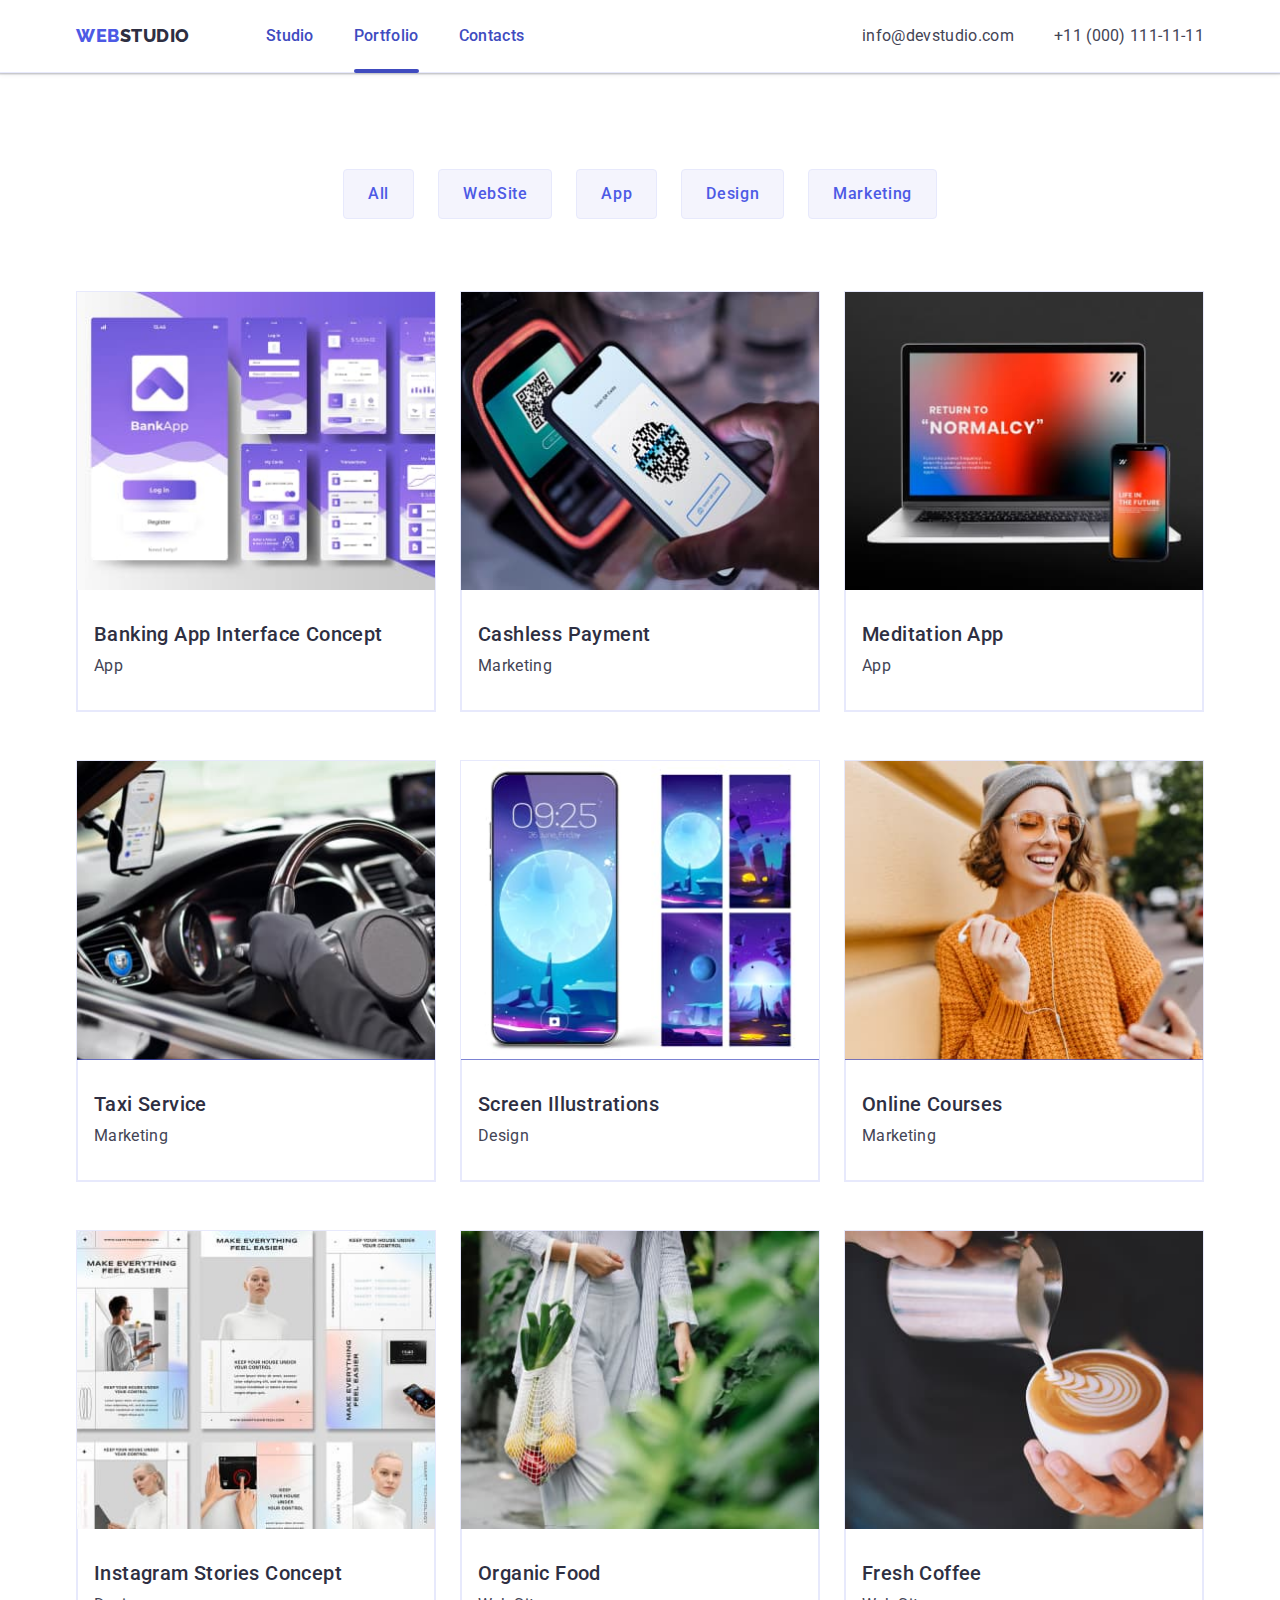
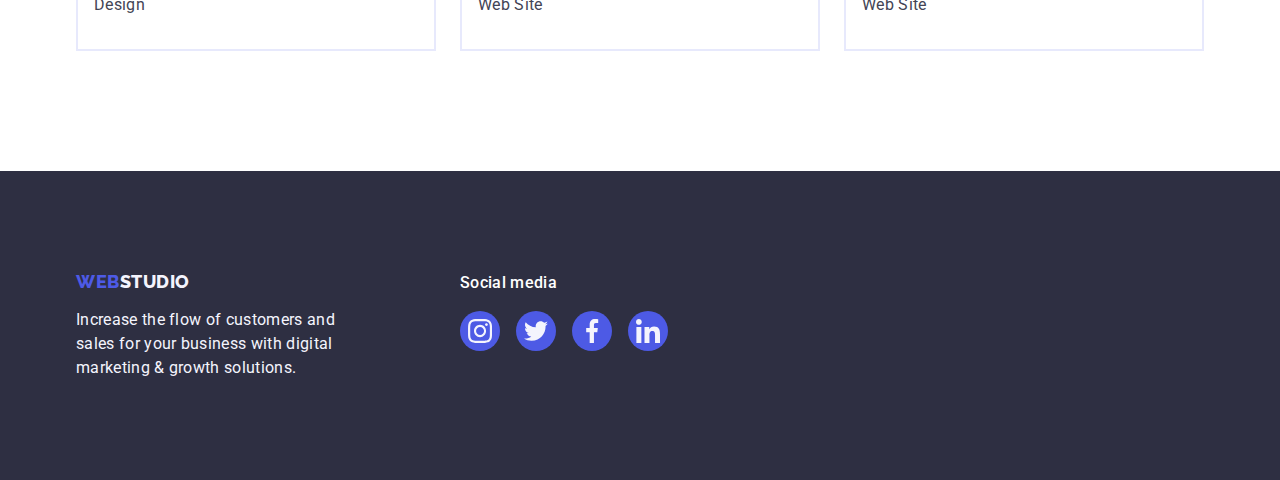
==== portfolio.html @ 3c4c6d6b "4444" ====
<!DOCTYPE html>
<html lang="en">
<head>
    <meta charset="UTF-8">
    <meta http-equiv="X-UA-Compatible" content="IE=edge">
    <meta name="viewport" content="width=device-width, initial-scale=1.0">
    <title>Homework</title>
    <link rel="shortcut icon" href="./images/compass-drafting-solid.svg" type="image/svg">
    <link rel="preconnect" href="https://fonts.googleapis.com">
    <link rel="preconnect" href="https://fonts.gstatic.com" crossorigin>
    <link href="https://fonts.googleapis.com/css2?family=Raleway:wght@800&family=Roboto:wght@400;500;700&display=swap" rel="stylesheet">
<link rel="stylesheet" href="https://cdn.jsdelivr.net/npm/modern-normalize@1.1.0/modern-normalize.min.css"/>
    <link rel="stylesheet" href="./css/styles.css" />
</head>
<body>
    <!-- ============= HEADER ============= -->
<header class="page-header">
    <div class="container header-container">
        <nav class="page-nav">
            <a class="logo" href="./index.html" rel="noopener noreferrer">Web<span class="logo-span">Studio</span>
            </a>
            <ul class="nav-list">
                <li class="nav-item">
                    <a class="nav-link" href="./index.html" rel="noopener noreferrer">Studio</a>
                </li>
                <li class="nav-item">
                    <a class="nav-link active" href="./portfolio.html" rel="noopener noreferrer">Portfolio</a>
                </li>
                <li class="nav-item">
                    <a class="nav-link" href="" rel="noopener noreferrer">Contacts</a>
                </li>
            </ul>
        </nav>
        <address class="page-address">
            <ul class="address-list">
                <li class="address-item">
                    <a class="header-contacts" href="mailto:info@devstudio.com">info@devstudio.com</a>
                </li>
                <li class="address-item">
                    <a class="header-contacts" href="tel:+110001111111">+11 (000) 111-11-11</a>
                </li>
            </ul>
        </address>
    </div>
</header>
<!-- ================== MAIN ================== -->
    <main>
   <section class="portfolio-section">
    <div class="container">
                    <h1 class="visually-hidden" hidden>Portfolio</h1>
            <ul class="portfolio-btn-list">
                <li class="portfolio-btn-item">
                    <button class="portfolio-btn" type="button">All</button></li>
                <li class="portfolio-btn-item">
                    <button class="portfolio-btn" type="button">WebSite</button></li>
                <li class="portfolio-btn-item">
                    <button class="portfolio-btn" type="button">App</button></li>
                <li class="portfolio-btn-item">
                    <button class="portfolio-btn" type="button">Design</button></li>
                <li class="portfolio-btn-item">
                    <button class="portfolio-btn" type="button">Marketing</button></li>
            </ul>
            <!-- ========== LIST PICTURES ========== -->
            <ul class="portfolio-image-list">
                    <li class="portfolio-image-item">
                        <a class="portfolio-image-link" href="">
        <div class="wraper">
            <div class="overlay">
                <p class="overlay-text">
                    14 Stylish and User-Friendly App Design Concepts · Task Manager App · Calorie Tracker App · Exotic Fruit
                    Ecommerce App · Cloud Storage App
                </p>
            </div>
        <img class="portfolio-image" src="./images/port_img1.jpg" 
        alt="Banking App Interface Concept picture" width="360">
                       </div>
            <div class="port-text-container">
                <h2 class="portfolio-image-title"> Banking App Interface Concept</h2>
                <p class="portfolio-image-suptitle">App</p>
            </div>
               </a>
                    </li>
                    <li class="portfolio-image-item">
                        <a class="portfolio-image-link" href="">
                          <div class="wraper">
                            <div class="overlay">
                                <p class="overlay-text">
                                    14 Stylish and User-Friendly App Design Concepts · Task Manager App · Calorie Tracker App · Exotic Fruit
                                    Ecommerce App · Cloud Storage Apppp
                                </p>
                            </div>
                        <img class="portfolio-image" src="./images/port_img2.jpg" 
                        alt="Cashless Payment picture" width="360">
                                                    </div>
                            <div class="port-text-container">
                                <h2 class="portfolio-image-title">Cashless Payment</h2>
                                <p class="portfolio-image-suptitle">Marketing</p>
                            </div>
                        </a>
                    </li>
                    <li class="portfolio-image-item">
                        <a class="portfolio-image-link" href="">
                         <div class="wraper">
                        <div class="overlay">
                            <p class="overlay-text">
                                14 Stylish and User-Friendly App Design Concepts · Task Manager App · Calorie Tracker App · Exotic Fruit
                                Ecommerce App · Cloud Storage App </p>
                        </div>
                            <img class="portfolio-image" src="./images/port_img3.jpg" 
                        alt="Meditation App picture" width="360">
                                                </div>
                           <div class="port-text-container">
                            <h2 class="portfolio-image-title">Meditation App</h2>
                            <p class="portfolio-image-suptitle">App</p>
                           </div>
                        </a>
                    </li>
                    <li class="portfolio-image-item">
                        <a class="portfolio-image-link" href="">
                        <div class="wraper">
                            <div class="overlay">
                                <p class="overlay-text">
                                    14 Stylish and User-Friendly App Design Concepts · Task Manager App · Calorie Tracker App
                                    · Exotic Fruit Ecommerce App · Cloud Storage App App
                                </p>
                            </div>
                            <img class="portfolio-image" src="./images/port_img4.jpg" alt="Taxi Service picture" width="360">
                                                   </div>
                          <div class="port-text-container">
                            <h2 class="portfolio-image-title">Taxi Service</h2>
                            <p class="portfolio-image-suptitle">Marketing</p>
                          </div>
                        </a>
                    </li>
                    <li class="portfolio-image-item">
                        <a class="portfolio-image-link" href="">
                           <div class="wraper">
                            <div class="overlay">
                                <p class="overlay-text">
                                    14 Stylish and User-Friendly App Design Concepts · Task Manager App · Calorie Tracker App
                                    · Exotic Fruit Ecommerce App · Cloud Storage App App
                                </p>
                            </div>
                        <img class="portfolio-image" src="./images/port_img5.jpg" 
                        alt="Screen Illustrations picture" width="360">
                                                   </div>
  <div class="port-text-container">
    <h2 class="portfolio-image-title">Screen Illustrations </h2>
    <p class="portfolio-image-suptitle">Design</p>
  </div>
                        </a>
                    </li>
                    <li class="portfolio-image-item">
                        <a class="portfolio-image-link" href="">
                           <div class="wraper">
                            <div class="overlay">
                                <p class="overlay-text">
                                    14 Stylish and User-Friendly App Design Concepts · Task Manager App · Calorie Tracker App
                                    · Exotic Fruit Ecommerce App · Cloud Storage App App
                                </p>
                            </div>
                            <img class="portfolio-image" src="./images/port_img6.jpg" 
                            alt="Online Courses picture" width="360">
                                            </div>
                           <div class="port-text-container">
                            <h2 class="portfolio-image-title">Online Courses </h2>
                            <p class="portfolio-image-suptitle">Marketing</p>
                           </div>
                                                </a>
                    </li>
                    <li class="portfolio-image-item">
                        <a class="portfolio-image-link" href="">
                           <div class="wraper">
                            <div class="overlay">
                                <p class="overlay-text">
                                    14 Stylish and User-Friendly App Design Concepts · Task Manager App
                                    · Calorie Tracker App · Exotic Fruit Ecommerce App · Cloud Storage App
                                </p>
                            </div>
                        <img class="portfolio-image" src="./images/port_img7.jpg" 
                        alt="Instagram Stories Concept picture" width="360">
                                                </div>
                                                           <div class="port-text-container">
                            <h2 class="portfolio-image-title">Instagram Stories Concept </h2>
                            <p class="portfolio-image-suptitle">Design</p>
                           </div>
                       
                        </a>
                    </li>
                    <li class="portfolio-image-item">
                        <a class="portfolio-image-link" href="">
                           <div class="wraper">
                            <div class="overlay">
                                <p class="overlay-text">
                                    14 Stylish and User-Friendly App Design Concepts · Task Manager App
                                    · Calorie Tracker App · Exotic Fruit Ecommerce App · Cloud Storage App
                                </p>
                            </div>
                        <img class="portfolio-image" src="./images/port_img8.jpg" 
                        alt="Organic Food picture" width="360">
                           
                        </div>
                           <div class="port-text-container">
                            <h2 class="portfolio-image-title">Organic Food </h2>
                            <p class="portfolio-image-suptitle">Web Site</p>
                           </div>
                                                </a>
                    </li>
                    <li class="portfolio-image-item">
                        <a class="portfolio-image-link" href="">
                           <div class="wraper">
                            <div class="overlay">
                                <p class="overlay-text">
                                    14 Stylish and User-Friendly App Design Concepts · Task Manager App
                                    · Calorie Tracker App · Exotic Fruit Ecommerce App · Cloud Storage App
                                </p>
                            </div>
                            <img class="portfolio-image" src="./images/port_img9.jpg" 
                            alt="Fresh Coffee picture" width="360">
                           
                        </div>
                         <div class="port-text-container">
                            <h2 class="portfolio-image-title">Fresh Coffee</h2>
                            <p class="portfolio-image-suptitle">Web Site</p>
                         </div>
                                                </a>
                    </li>
                </ul>
            </div>
        </section>
    </main>
    <!-- ============= FOOTER ================= -->
<footer class="footer-section">
    <div class="container footer-container">
        <!-- ___________ logo + text _____________ -->
        <div class="foot-logo-container">
            <a class="logo-foot" href="./index.html" rel="noopener noreferrer">Web<span
                    class="footer-logo">Studio</span>
            </a>
            <p class="footer-suptitle">Increase the flow of customers and sales for your business with digital marketing
                & growth
                solutions.</p>
        </div>
        <!-- ____________ footer social ____________ -->
        <div class="social-container">
            <p class="footer-social-suptitle">Social media</p>
            <ul class="social-list-foot">
                <li class="social-item-foot">
                    <a class="social-link-foot" href="" rel="noopener noreferrer" target="_blank"
                        aria-label="link to instagram">
                        <svg class="social-icon-foot" width="24" height="24">
                            <use href="./images/icons.svg#icon-instagram"></use>
                        </svg>
                    </a>
                </li>
                <li class="social-item-foot">
                    <a class="social-link-foot" href="" rel="noopener noreferrer" target="_blank"
                        aria-label="link to twitter">
                        <svg class="social-icon-foot" width="24" height="24">
                            <use href="./images/icons.svg#icon-twitter"></use>
                        </svg>
                    </a>
                </li>
                <li class="social-item-foot">
                    <a class="social-link-foot" href="" rel="noopener noreferrer" target="_blank"
                        aria-label="link to facebook">
                        <svg class="social-icon-foot" width="24" height="24">
                            <use href="./images/icons.svg#icon-facebook"></use>
                        </svg>
                    </a>
                </li>
                <li class="social-item-foot">
                    <a class="social-link-foot" href="" rel="noopener noreferrer" target="_blank"
                        aria-label="link to linkedin">
                        <svg class="social-icon-foot" width="24" height="24">
                            <use href="./images/icons.svg#icon-linkedin"></use>
                        </svg>
                    </a>
                </li>
            </ul>
        </div>
    </div>
</footer>
</body>
</html>
---- css/styles.css ----
:root 
{--main-bg-color: #FFFFFF;
--iris-btn-background: #4D5AE5;
--main-text-color: #2E2F42;
--slate-contacts-color: #434455;
--hover-ocean-color: #404BBF;
--cloud-suptitle-light: #F4F4FD;
--portfolio-button-shadow: #e7e9fc;
--slate-customers-color: #8E8F99;
--green-hover-icons: #31D0AA;
}

body 
{font-family: "Roboto", sans-serif;
    background-color: var(--main-bg-color);
    color: var(--slate-contacts-color);
font-style: normal;
}

a {text-decoration: none;
  }
ul, ol {
  list-style-type: none;
  margin: 0;
  padding: 0;}
h1,
h2,
h3,
h4,
h5,
h6,
p {margin: 0;}

img {overflow: hidden;
display: block;
width: 100%;
height: auto;}

.container 
{ width: 1158px;
margin: 0 auto;
padding: 0 15px;

/* outline: 2px solid teal; */
}

    /* ========= HEADER ========= */
   .page-header 
   {border-bottom: 1px solid var(--portfolio-button-shadow); 
box-shadow: 0px 1px 6px 0px rgba(46, 47, 66, 0.08),
 0px 1px 1px 0px rgba(46, 47, 66, 0.16),
 0px 2px 1px 0px rgba(46, 47, 66, 0.08);

  /* position: sticky;
    top: -1px;
    z-index: 999;
    background-color: var(--main-bg-color); */
  }
   
   .header-container 
 {padding: 0 15px;
display: flex;
align-items: center;
 }

.page-nav
{display: flex;
align-items: center;}

.logo 
{ margin-right: 76px;

  font-family: 'Raleway', sans-serif;
    font-weight: 800;
    font-size: 18px;
    line-height: 1.17;
    letter-spacing: 0.03em;
    text-transform: uppercase;
    color: var(--iris-btn-background);    }

.logo-span
    {  font-family: 'Raleway', sans-serif;
        font-weight: 800;
        font-size: 18px;
        line-height: 1.17;
      letter-spacing: 0.03em;
        text-transform: uppercase;  

        color: var(--main-text-color);
      }

             /* .header-container::after
        {content: "";
          display: block;
         width: 28px;
         height: 28px;
          margin-left: 30px;
         background-position: center;
            background-size: contain;
            background-repeat: no-repeat;
          background-color: blue;
        background-image: url(../images/compass-drafting-solid.svg);  } */
      
    

.nav-list
{display: flex;
gap: 40px;

}

.nav-item {}

 .nav-link 
 { padding-top: 24px;
  padding-bottom: 24px;
  
  display: block;
  position: relative;

  font-weight: 500;
    font-size: 16px;
    line-height: 1.5;
    letter-spacing: 0.02em;
    color: var(--hover-ocean-color);
    
    transition: color 250ms cubic-bezier(0.4, 0, 0.2, 1);}

    .nav-link:hover,
        .nav-link:focus 
        {color: var(--hover-ocean-color);}

  .active::after {
  content: "";
  color: var(--hover-ocean-color);
   background-color: var(--hover-ocean-color);
   bottom: -1px;
   left: 0;
   margin-top: 20px;
   display: block;
  position: absolute;
   width: 100%;
   border-radius: 2px;
   height: 4px;                }

    .page-address
    {font-style: normal;
      margin-left: auto;
  }

    .address-list {display: flex; 
    gap: 40px; 
   }
      
    .header-contacts
    {   font-weight: 400;
        font-size: 16px;
        line-height: 1.5;
        letter-spacing: 0.02em;
        color: var(--slate-contacts-color);
        transition: color 250ms cubic-bezier(0.4, 0, 0.2, 1);
     }

.header-contacts:hover,
.header-contacts:focus 
{color: var(--hover-ocean-color);}

        /* ========= HERO ========= */

 .hero-section
   {background-color: var(--main-text-color);
  background-image: linear-gradient(rgba(46, 47, 66, 0.7), rgba(46, 47, 66, 0.7)), 
  url(../images/people-office.jpg);
  background-repeat: no-repeat;
  background-position: center;
  background-size: cover;

  padding: 188px 0;
  max-width: 1440px;
  margin: 0 auto;
  }   

 .hero-title 
  {font-weight: 700;
    font-size: 56px;
    line-height: 1.07;
    max-width: 496px;
    letter-spacing: 0.02em;
    color: var(--main-bg-color);
  margin: 0 auto;
}

    .hero-btn
    {font-family: "Roboto", sans-serif;
    display: inline-block;
  margin: 0 auto;
border: none;
  margin-top: 48px;
  display: block;
  
font-weight: 500;
    font-size: 16px;
  line-height: 1.5;
    letter-spacing: 0.04em;
  color: var(--main-bg-color);
    background-color: var(--iris-btn-background);
    cursor: pointer; 
box-shadow: 0px 4px 4px rgba(0, 0, 0, 0.15);
      border-radius: 4px;
     padding: 16px 32px;
     height: 56px;
     min-width: 169px;

    transition: background-color 250ms cubic-bezier(0.4, 0, 0.2, 1);
   }
                  
  .hero-btn:hover,
  .hero-btn:focus
        { background-color: var(--hover-ocean-color);
        border: 1px solid transparent;
     } 

        /* ========= ADVANTAGES ========= */
  .advantages-section 
  {padding-top: 120px;
  padding-bottom: 120px; }

  .icon-container
  {background-color: var(--cloud-suptitle-light);
  display: flex;
    align-items: center;
    justify-content: center;
    border-radius: 4px;
    margin-bottom: 8px;
    width: 264px;
    height: 112px;}

  .list-icon-adv
  {display: flex;
  gap: 24px;
outline: 1px solid teal;}

.item-icon-adv
{}

.icon-adv
{display: block;}


.visually-hidden
 {position: absolute;
  width: 1px;
  height: 1px;
  margin: -1px;
  border: 0;
  padding: 0;
  white-space: nowrap;
  clip-path: inset(100%);
  clip: rect(0 0 0 0);
  overflow: hidden;}

        .advantages-list 
        {display: flex;
            gap: 24px;
          
          }

  .advantages-item {width: 264px;}

        .advantages-title
        {font-weight: 500;
          font-size: 20px;
          line-height: 1.2;
          letter-spacing: 0.02em;      
          color: var(--main-text-color);
        margin-bottom: 8px;}

          .advantages-suptitle
          {font-weight: 400;
            font-size: 16px;
            line-height: 1.5;
           letter-spacing: 0.02em;
           color: var(--slate-contacts-color);}

           /* ========= ACTIVITY ========= */
.activity-section {padding-bottom: 120px;}

.activity-title
{font-weight: 700;
  font-size: 36px;
  line-height: 1.11;
  text-align: center;
  letter-spacing: 0.02em;
  text-transform: capitalize;
  color: var(--main-text-color);
margin-bottom: 72px;}

.activity-list
 {
   display: flex;
   gap: 24px;
 }
 
 .activity-img 
 {display: block;}

 .activity-item{transition: 250ms cubic-bezier(0.4, 0, 0.2, 1);}
 .activity-item:hover,
 .activity-item:focus
 {transform: scale(1.05);}

 /* ========= OUR TEAM ========= */
.team-section 
{background-color: var(--cloud-suptitle-light);
 padding-top: 120px;
 padding-bottom: 120px; 
}

.team-title
{font-weight: 700;
  font-size: 36px;
  line-height: 1.11;
  text-align: center;
  letter-spacing: 0.02em;
  text-transform: capitalize;
  color: var(--main-text-color);
margin-bottom: 72px;}

  .team-list  
  {display: flex;
     gap: 24px;   }
  
.team-img 
{display: block;}

  .team-item {background-color: var(--main-bg-color);
    border-radius: 0px 0px 4px 4px;
    box-shadow: 0px 1px 6px rgba(46, 47, 66, 0.08), 
    0px 1px 1px rgba(46, 47, 66, 0.16),
   0px 2px 1px rgba(46, 47, 66, 0.08);

  width: calc((100% - 72px) / 4);}

    /* .team-item:hover,
        .team-item:focus
        {transform: scale(1.03);} */
.names-container 
{padding: 32px 0;}

  .team-name
  {font-weight: 500;
    font-size: 20px;
    line-height: 24px;
    text-align: center;
    letter-spacing: 0.02em;
      color: var(--main-text-color);
   
  margin-bottom: 8px;}

      .team-suptitle
      {margin-bottom: 8px;
        
        font-weight: 400;
      font-size: 16px;
    line-height: 24px;
     text-align: center;
    letter-spacing: 0.02em;
      color: var(--slate-contacts-color);}

  .social-list-team {
  display: flex;
  justify-content: center;
  gap: 24px;
 /* outline: 1px solid tomato; */

 }
.social-link-team
{display: flex;
  justify-content: center;
    align-items: center;
  background-color: var(--iris-btn-background);
  border-radius: 50%;
width: 40px;
height: 40px;}

  .social-icon-team
  {fill: var(--cloud-suptitle-light); 
  transition: background-color 250ms cubic-bezier(0.4, 0, 0.2, 1);
  }

 .social-link-team:hover,
 .social-link-team:focus 
 {background-color: var(--hover-ocean-color);}

 /* ========= CUSTOMERS ========= */
.customers-section 
{padding-top: 120px;
padding-bottom: 120px;}

 .customers-title
{margin-bottom: 72px;
  text-align: center;

  color: var(--main-text-color);
  font-weight: 700;
  font-size: 36px;
  line-height: 1.11;
  letter-spacing: 0.72px;
  text-transform: capitalize;}

  .customers-list
  {display: flex;
  gap: 24px;}

  .customers-link
  {display: flex;
    align-items: center;
    justify-content: center;

    color: var(--slate-customers-color);
  border: 1px solid var(--slate-customers-color);
border-radius: 4px;
width: 168px;
height: 88px;
padding: 16px 32px;

transition: fill 250ms cubic-bezier(0.4, 0, 0.2, 1), 
border-color 250ms cubic-bezier(0.4, 0, 0.2, 1);}

.customers-icon
{fill: currentColor;}

    .customers-link:hover,
        .customers-link:focus
        {border-color: var(--hover-ocean-color);
        color: var(--hover-ocean-color);
      /* transform: scale(1.03); */
    }

        .customers-icon:hover,
        .customers-icon:focus 
    {    fill: var(--hover-ocean-color);
    /* transform: scale(1.05); */
  }

/* ========= FOOTER ========= */
.footer-section
{background-color: var(--main-text-color);
padding: 100px 0 ;
}
.footer-container {display: flex;
align-items: baseline;
/* outline: 1px dashed tomato; */
}

.foot-logo-container
{margin-right: 120px;}

.logo-foot
{font-family: 'Raleway', sans-serif;
  font-weight: 800;
  font-size: 18px;
  line-height: 1.17;
  letter-spacing: 0.03em;
  text-transform: uppercase;
  color: var(--iris-btn-background);
display: inline-block;

margin-bottom: 16px;
}

  .footer-logo
  {font-family: 'Raleway', sans-serif;
    font-weight: 800;
    font-size: 18px;
    line-height: 1.17;
         letter-spacing: 0.03em;
    text-transform: uppercase;
      color: var(--cloud-suptitle-light);}

  .footer-suptitle
  {font-weight: 400;
    font-size: 16px;
    line-height: 1.5; 
    letter-spacing: 0.02em;
    color: var(--cloud-suptitle-light);
  width: 264px;}

  .footer-social-suptitle 
  {margin-bottom: 16px;

    font-size: 16px;
     font-weight: 500;
    line-height: 1.5;
    letter-spacing: 0.32px;
  color: var(--main-bg-color);}

  .social-list-foot
  {display: flex;
  gap: 16px;}

  .social-link-foot
  {display: flex;
  align-items: center;
justify-content: center;
border-radius: 50%;
width: 40px;
height: 40px;
background-color: var(--iris-btn-background);}

.social-icon-foot
{fill: var(--cloud-suptitle-light);

transition: color 250ms cubic-bezier(0.4, 0, 0.2, 1),
background-color 250ms cubic-bezier(0.4, 0, 0.2, 1);}

.social-link-foot:hover,
.social-link-foot:focus
{background-color: var(--green-hover-icons);}

    /* ========= PORTFOLIO ========= */
.portfolio-section 
{padding-top: 96px;
  padding-bottom: 120px;}

.portfolio-btn-list 
{display: flex;
justify-content: center;
  gap: 24px;
margin-bottom: 72px;}
  
.portfolio-btn
{  display: inline-block;
    padding: 12px 24px;

      font-weight: 500;
      font-size: 16px;
      line-height: 1.5;
      letter-spacing: 0.04em;
  border-radius: 4px;
          color: var(--iris-btn-background);
        background-color: var(--cloud-suptitle-light);
      cursor: pointer;    
  border: 1px solid var(--portfolio-button-shadow);

  transition: color 250ms cubic-bezier(0.4, 0, 0.2, 1),
    background-color 250ms cubic-bezier(0.4, 0, 0.2, 1),
    border-color 250ms cubic-bezier(0.4, 0, 0.2, 1),
    box-shadow 250ms cubic-bezier(0.4, 0, 0.2, 1); }

      .portfolio-btn:hover,
      .portfolio-btn:focus
      {background-color: var(--hover-ocean-color);
        color: var(--main-bg-color); 
    box-shadow: 0px 3px 1px rgba(0, 0, 0, 0.1), 
    0px 2px 1px rgba(0, 0, 0, 0.08), 
    0px 2px 2px rgba(0, 0, 0, 0.12);
       border: transparent;
      transform: scale(1.07);
       }

.portfolio-image-list
{display: flex;
flex-wrap: wrap;
column-gap: 24px;
row-gap: 48px;}

.port-text-container 
{padding: 32px 16px;
border: 1px solid var(--portfolio-button-shadow);
border-top: none;}

.portfolio-image-item
{border: 1px solid var(--portfolio-button-shadow);
  width: calc((100% - 48px) / 3);
}

.portfolio-image-link
{display: block;
transition: box-shadow 250ms cubic-bezier(0.4, 0, 0.2, 1);}

.portfolio-image-link:hover,
.portfolio-image-link:focus
{box-shadow: 0px 1px 6px rgba(46, 47, 66, 0.08),
  0px 1px 1px rgba(46, 47, 66, 0.16),
  0px 2px 1px rgba(46, 47, 66, 0.08);
  transform: translateY(0%);
}

.wraper
{position: relative;
 overflow: hidden;}

.overlay
{padding: 40px 32px;
  background-color: var(--hover-ocean-color);
  position: absolute;
   top: 0;
   left: 0;
  width: 100%;
    height: 100%;
    
transform: translateY(100%);
transition: transform 250ms cubic-bezier(0.4, 0, 0.2, 1);}

.wraper:hover .overlay 
{transform: translateY(0%);
}

.overlay-text 
{color: var(--cloud-suptitle-light);
font-size: 16px;
  line-height: 1.5;
  letter-spacing: 0.32px;}

.portfolio-image-title
{font-weight: 500;
  font-size: 20px;
  line-height: 1.2;
  letter-spacing: 0.02em;
  color: var(--main-text-color);
margin-bottom: 8px;}

  .portfolio-image-suptitle
  {font-weight: 400;
    font-size: 16px;
    line-height: 1.5;
      letter-spacing: 0.02em;
      color: var(--slate-contacts-color);
    }

    /* ============= MODAL WINDOW ================ */

    .backdrop
    {position: fixed;
      top: 0;
      left: 0;
      
      width: 100%;
      height: 100%;
    background-color: rgba(46, 47, 66, 0.4);
  transition: opacity 250ms cubic-bezier(0.4, 0, 0.2, 1),
    visibility 250ms cubic-bezier(0.4, 0, 0.2, 1);}

    .backdrop.is-hidden
    {opacity: 0;
    pointer-events: none;
  visibility: hidden;
  
  }
    
    .modal-window
    {position: absolute;
      top: 50%;
      left: 50%;
      
      max-width: 408px;
      width: 100%;
      min-height: 584px;
      transform: translate(-50%, -50%) scale(1);
      padding: 20px;

    background-color: #fcfcfc;
    box-shadow: 0px 1px 1px rgba(0, 0, 0, 0.14), 
    0px 1px 3px rgba(0, 0, 0, 0.12), 
    0px 2px 1px rgba(0, 0, 0, 0.2);
    border-radius: 4px;
    transition: transform 250ms cubic-bezier(0.4, 0, 0.2, 1); }

  .backdrop.is-hidden .modal-window 
  { transform: translateX(-50%) translateY(-50%) scale(0.7);   }

  .close-btn
  {position: absolute;
    top: 24px;
    right: 24px;

  width: 24px;
  height: 24px;
  border-radius: 50%;
  padding: 0;

  cursor: pointer;
  transition: background-color 250ms cubic-bezier(0.4, 0, 0.2, 1), 
  border 250ms cubic-bezier(0.4, 0, 0.2, 1);
display: flex;
justify-content: center;
align-items: center;
  
border: 1px solid rgba(0, 0, 0, 0.1);
background-color: var(--portfolio-button-shadow);

transition: fill 250ms cubic-bezier(0.4, 0, 0.2, 1);
}

.close-btn:hover,
.close-btn:focus 
{background-color: #404bbf;
transform: scale(1.1);}

.close-btn:hover .close-btn-icon,
.close-btn:focus .close-btn-icon {
  fill: var(--main-bg-color);
  border: none;
  transform: scale(1.1);
}
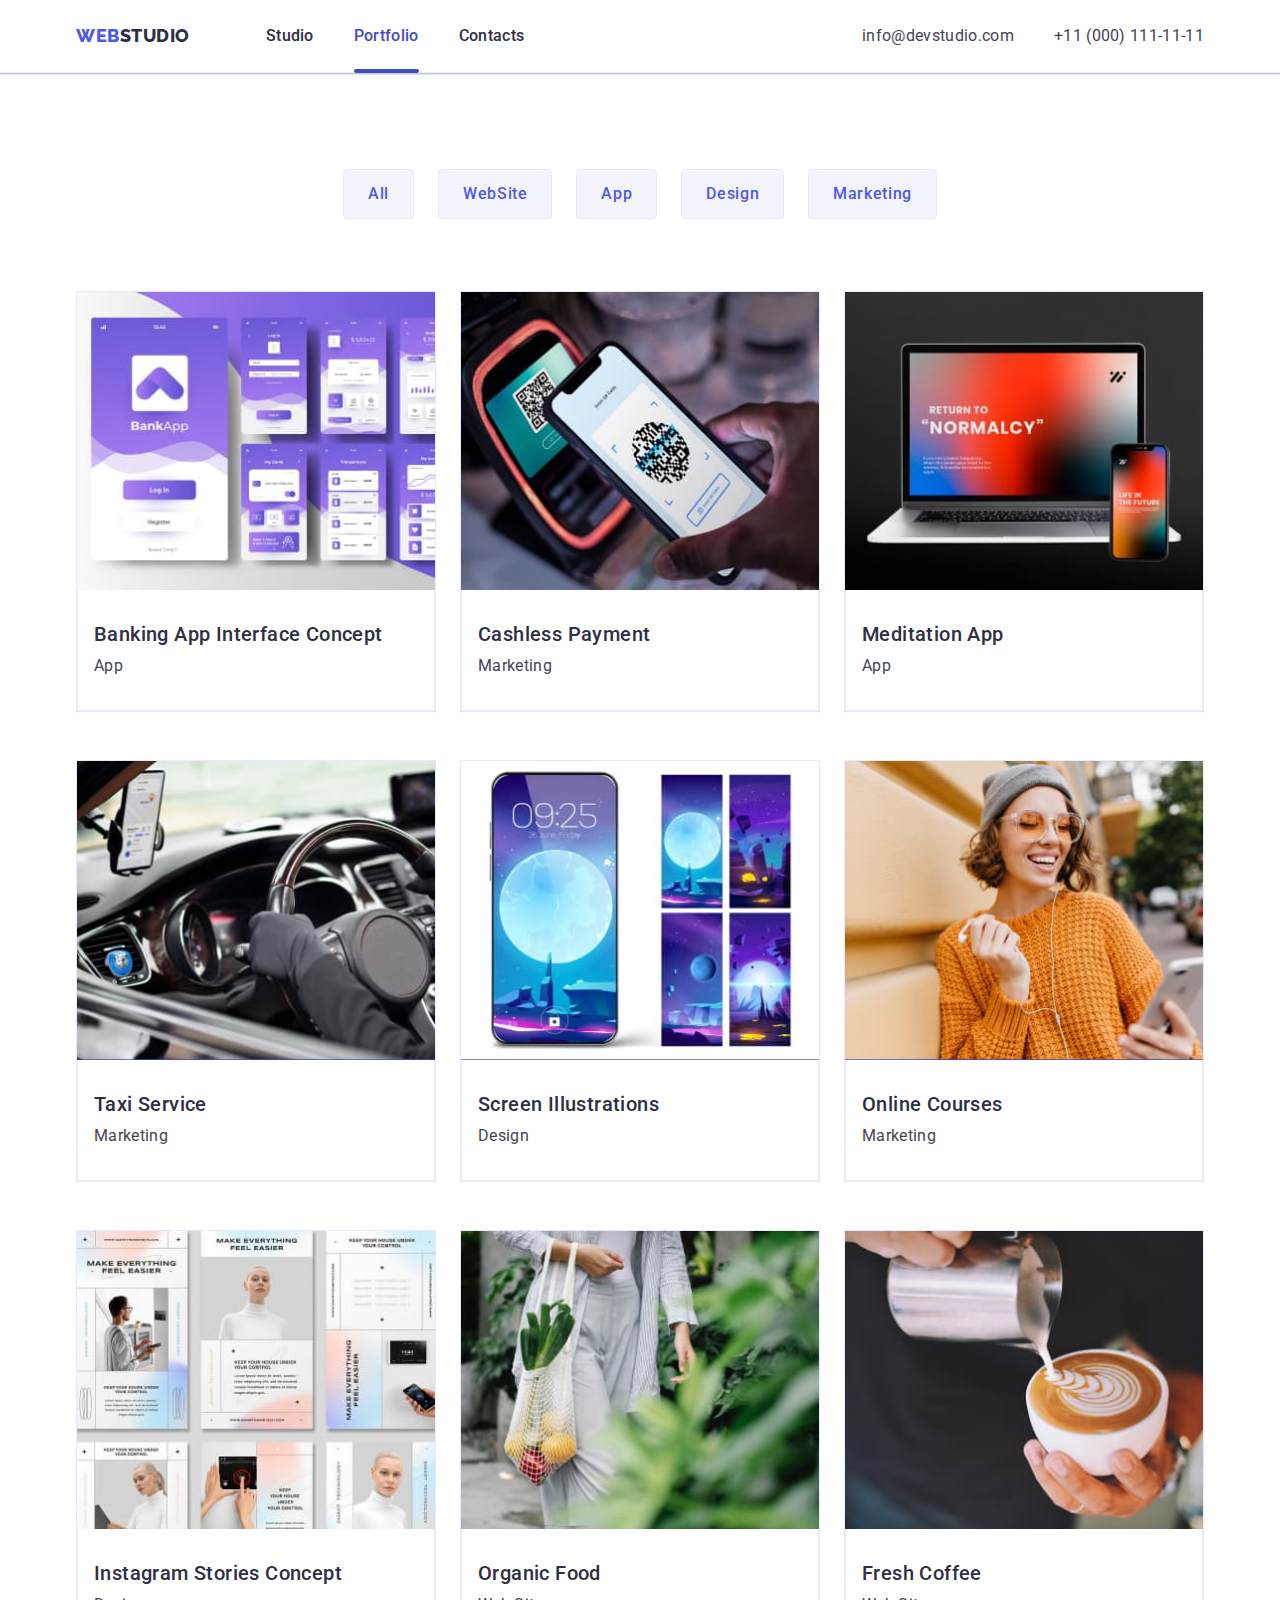
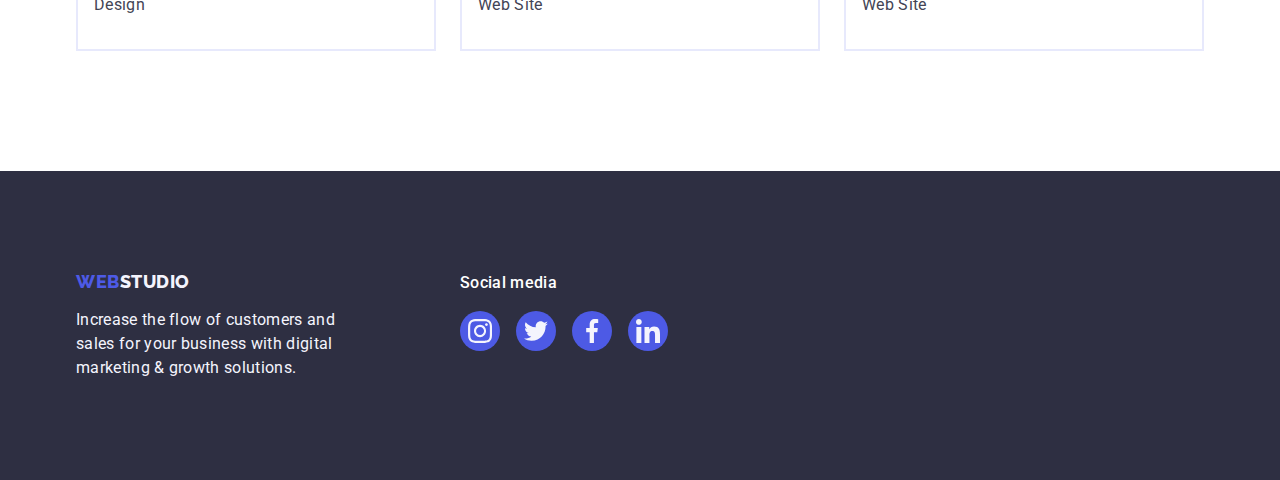
==== commit 41e07601: "4444" ====
--- a/portfolio.html
+++ b/portfolio.html
@@ -71,8 +71,10 @@
                     Ecommerce App · Cloud Storage App
                 </p>
             </div>
+      <div>
         <img class="portfolio-image" src="./images/port_img1.jpg" 
         alt="Banking App Interface Concept picture" width="360">
+      </div>
                        </div>
             <div class="port-text-container">
                 <h2 class="portfolio-image-title"> Banking App Interface Concept</h2>
@@ -89,8 +91,9 @@
                                     Ecommerce App · Cloud Storage Apppp
                                 </p>
                             </div>
-                        <img class="portfolio-image" src="./images/port_img2.jpg" 
-                        alt="Cashless Payment picture" width="360">
+                       <div>
+                        <img class="portfolio-image" src="./images/port_img2.jpg" alt="Cashless Payment picture" width="360">
+                       </div>
                                                     </div>
                             <div class="port-text-container">
                                 <h2 class="portfolio-image-title">Cashless Payment</h2>
@@ -106,8 +109,9 @@
                                 14 Stylish and User-Friendly App Design Concepts · Task Manager App · Calorie Tracker App · Exotic Fruit
                                 Ecommerce App · Cloud Storage App </p>
                         </div>
-                            <img class="portfolio-image" src="./images/port_img3.jpg" 
-                        alt="Meditation App picture" width="360">
+                         <div>
+                            <img class="portfolio-image" src="./images/port_img3.jpg" alt="Meditation App picture" width="360">
+                         </div>
                                                 </div>
                            <div class="port-text-container">
                             <h2 class="portfolio-image-title">Meditation App</h2>
@@ -124,7 +128,9 @@
                                     · Exotic Fruit Ecommerce App · Cloud Storage App App
                                 </p>
                             </div>
-                            <img class="portfolio-image" src="./images/port_img4.jpg" alt="Taxi Service picture" width="360">
+                            <div>
+                                <img class="portfolio-image" src="./images/port_img4.jpg" alt="Taxi Service picture" width="360">
+                            </div>
                                                    </div>
                           <div class="port-text-container">
                             <h2 class="portfolio-image-title">Taxi Service</h2>
@@ -141,8 +147,8 @@
                                     · Exotic Fruit Ecommerce App · Cloud Storage App App
                                 </p>
                             </div>
-                        <img class="portfolio-image" src="./images/port_img5.jpg" 
-                        alt="Screen Illustrations picture" width="360">
+                       <div> <img class="portfolio-image" src="./images/port_img5.jpg" 
+                        alt="Screen Illustrations picture" width="360"></div>
                                                    </div>
   <div class="port-text-container">
     <h2 class="portfolio-image-title">Screen Illustrations </h2>
@@ -159,8 +165,9 @@
                                     · Exotic Fruit Ecommerce App · Cloud Storage App App
                                 </p>
                             </div>
-                            <img class="portfolio-image" src="./images/port_img6.jpg" 
-                            alt="Online Courses picture" width="360">
+                           <div>
+                            <img class="portfolio-image" src="./images/port_img6.jpg" alt="Online Courses picture" width="360">
+                           </div>
                                             </div>
                            <div class="port-text-container">
                             <h2 class="portfolio-image-title">Online Courses </h2>
@@ -177,8 +184,9 @@
                                     · Calorie Tracker App · Exotic Fruit Ecommerce App · Cloud Storage App
                                 </p>
                             </div>
-                        <img class="portfolio-image" src="./images/port_img7.jpg" 
-                        alt="Instagram Stories Concept picture" width="360">
+                        <div>
+                            <img class="portfolio-image" src="./images/port_img7.jpg" alt="Instagram Stories Concept picture" width="360">
+                        </div>
                                                 </div>
                                                            <div class="port-text-container">
                             <h2 class="portfolio-image-title">Instagram Stories Concept </h2>
@@ -196,8 +204,9 @@
                                     · Calorie Tracker App · Exotic Fruit Ecommerce App · Cloud Storage App
                                 </p>
                             </div>
-                        <img class="portfolio-image" src="./images/port_img8.jpg" 
-                        alt="Organic Food picture" width="360">
+                        <div>
+                            <img class="portfolio-image" src="./images/port_img8.jpg" alt="Organic Food picture" width="360">
+                        </div>
                            
                         </div>
                            <div class="port-text-container">
@@ -215,8 +224,9 @@
                                     · Calorie Tracker App · Exotic Fruit Ecommerce App · Cloud Storage App
                                 </p>
                             </div>
-                            <img class="portfolio-image" src="./images/port_img9.jpg" 
-                            alt="Fresh Coffee picture" width="360">
+                           <div>
+                            <img class="portfolio-image" src="./images/port_img9.jpg" alt="Fresh Coffee picture" width="360">
+                           </div>
                            
                         </div>
                          <div class="port-text-container">
--- a/css/styles.css
+++ b/css/styles.css
@@ -105,11 +105,8 @@
 
 .nav-list
 {display: flex;
-gap: 40px;
-
-}
-
-.nav-item {}
+gap: 40px;}
+
 
  .nav-link 
  { padding-top: 24px;
@@ -122,7 +119,7 @@
     font-size: 16px;
     line-height: 1.5;
     letter-spacing: 0.02em;
-    color: var(--hover-ocean-color);
+    color: var(--main-text-color);
     
     transition: color 250ms cubic-bezier(0.4, 0, 0.2, 1);}
 
@@ -132,7 +129,7 @@
 
   .active::after {
   content: "";
-  color: var(--hover-ocean-color);
+  
    background-color: var(--hover-ocean-color);
    bottom: -1px;
    left: 0;
@@ -142,6 +139,9 @@
    width: 100%;
    border-radius: 2px;
    height: 4px;                }
+     .active {
+      color: var(--hover-ocean-color);
+     }
 
     .page-address
     {font-style: normal;
@@ -381,7 +381,8 @@
   background-color: var(--iris-btn-background);
   border-radius: 50%;
 width: 40px;
-height: 40px;}
+height: 40px;
+transition: background-color 250ms cubic-bezier(0.4, 0, 0.2, 1);}
 
   .social-icon-team
   {fill: var(--cloud-suptitle-light); 
@@ -424,8 +425,8 @@
 height: 88px;
 padding: 16px 32px;
 
-transition: fill 250ms cubic-bezier(0.4, 0, 0.2, 1), 
-border-color 250ms cubic-bezier(0.4, 0, 0.2, 1);}
+transition: border-color 250ms cubic-bezier(0.4, 0, 0.2, 1),
+  color 250ms cubic-bezier(0.4, 0, 0.2, 1);}
 
 .customers-icon
 {fill: currentColor;}
@@ -506,7 +507,8 @@
 border-radius: 50%;
 width: 40px;
 height: 40px;
-background-color: var(--iris-btn-background);}
+background-color: var(--iris-btn-background);
+transition: background-color 250ms cubic-bezier(0.4, 0, 0.2, 1);}
 
 .social-icon-foot
 {fill: var(--cloud-suptitle-light);
@@ -584,6 +586,7 @@
 {box-shadow: 0px 1px 6px rgba(46, 47, 66, 0.08),
   0px 1px 1px rgba(46, 47, 66, 0.16),
   0px 2px 1px rgba(46, 47, 66, 0.08);
+  
   transform: translateY(0%);
 }
 
@@ -681,22 +684,23 @@
   padding: 0;
 
   cursor: pointer;
-  transition: background-color 250ms cubic-bezier(0.4, 0, 0.2, 1), 
-  border 250ms cubic-bezier(0.4, 0, 0.2, 1);
+transition: background-color 250ms cubic-bezier(0.4, 0, 0.2, 1), 
+border 250ms cubic-bezier(0.4, 0, 0.2, 1);
+
 display: flex;
 justify-content: center;
 align-items: center;
   
 border: 1px solid rgba(0, 0, 0, 0.1);
 background-color: var(--portfolio-button-shadow);
-
-transition: fill 250ms cubic-bezier(0.4, 0, 0.2, 1);
-}
+}
+.close-btn-icon {transition: fill 250ms cubic-bezier(0.4, 0, 0.2, 1);}
 
 .close-btn:hover,
 .close-btn:focus 
 {background-color: #404bbf;
-transform: scale(1.1);}
+transform: scale(1.1);
+border: none;}
 
 .close-btn:hover .close-btn-icon,
 .close-btn:focus .close-btn-icon {
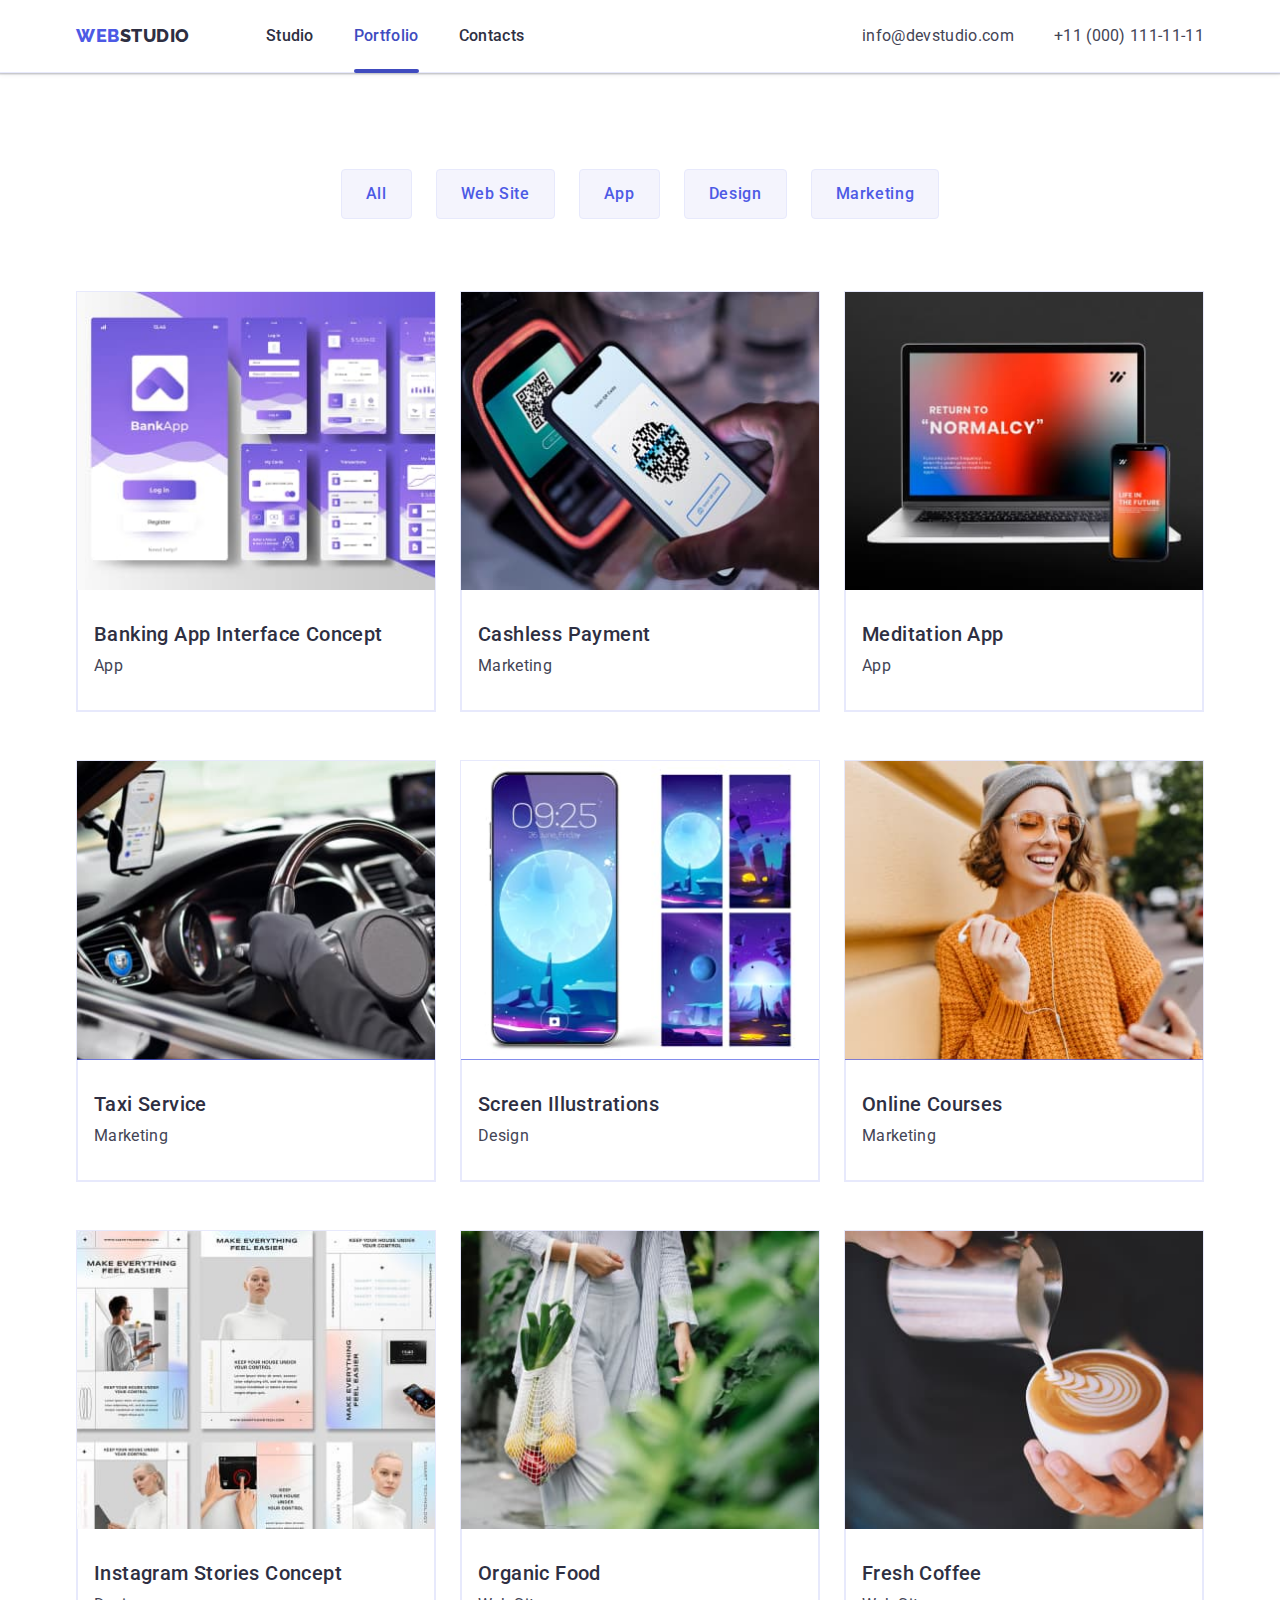
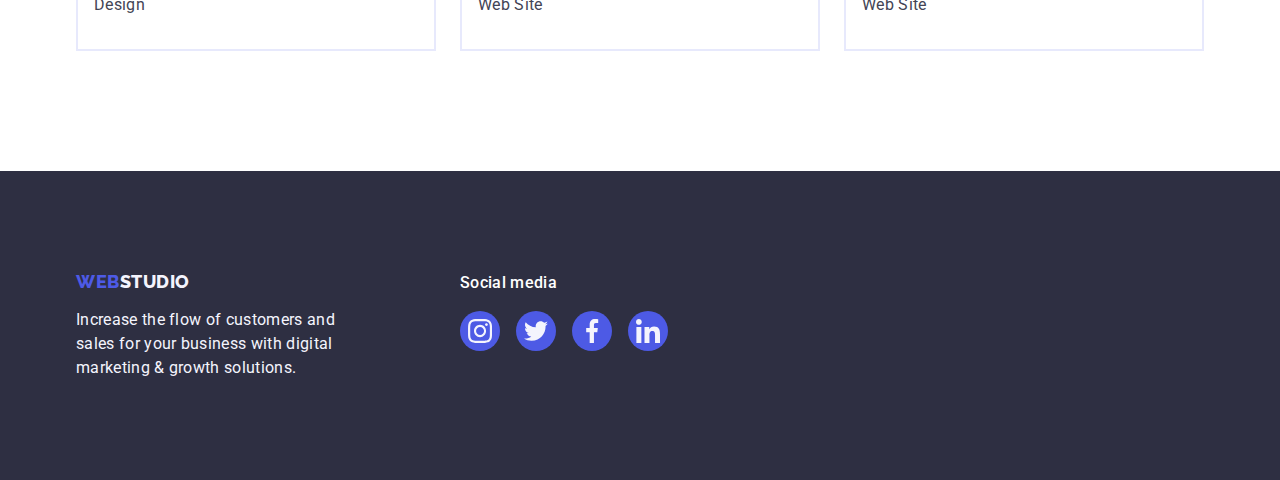
==== commit 427ff3ac: "intresting4" ====
--- a/portfolio.html
+++ b/portfolio.html
@@ -52,7 +52,7 @@
                 <li class="portfolio-btn-item">
                     <button class="portfolio-btn" type="button">All</button></li>
                 <li class="portfolio-btn-item">
-                    <button class="portfolio-btn" type="button">WebSite</button></li>
+                    <button class="portfolio-btn" type="button">Web Site</button></li>
                 <li class="portfolio-btn-item">
                     <button class="portfolio-btn" type="button">App</button></li>
                 <li class="portfolio-btn-item">
@@ -63,19 +63,16 @@
             <!-- ========== LIST PICTURES ========== -->
             <ul class="portfolio-image-list">
                     <li class="portfolio-image-item">
-                        <a class="portfolio-image-link" href="">
-        <div class="wraper">
-            <div class="overlay">
-                <p class="overlay-text">
-                    14 Stylish and User-Friendly App Design Concepts · Task Manager App · Calorie Tracker App · Exotic Fruit
-                    Ecommerce App · Cloud Storage App
-                </p>
-            </div>
-      <div>
-        <img class="portfolio-image" src="./images/port_img1.jpg" 
-        alt="Banking App Interface Concept picture" width="360">
-      </div>
-                       </div>
+                    <a class="portfolio-image-link" href="">
+                                <div class="wraper">
+                            <img class="portfolio-image" src="./images/port_img1.jpg"
+                             alt="Banking App Interface Concept picture" width="360">
+                    <p class="overlay">
+                14 Stylish and User-Friendly App Design Concepts · Task Manager App · Calorie Tracker App 
+                · Exotic Fruit
+                Ecommerce App · Cloud Storage App
+            </p>
+        </div>        
             <div class="port-text-container">
                 <h2 class="portfolio-image-title"> Banking App Interface Concept</h2>
                 <p class="portfolio-image-suptitle">App</p>
@@ -84,18 +81,14 @@
                     </li>
                     <li class="portfolio-image-item">
                         <a class="portfolio-image-link" href="">
-                          <div class="wraper">
-                            <div class="overlay">
-                                <p class="overlay-text">
-                                    14 Stylish and User-Friendly App Design Concepts · Task Manager App · Calorie Tracker App · Exotic Fruit
-                                    Ecommerce App · Cloud Storage Apppp
-                                </p>
-                            </div>
-                       <div>
-                        <img class="portfolio-image" src="./images/port_img2.jpg" alt="Cashless Payment picture" width="360">
-                       </div>
-                                                    </div>
-                            <div class="port-text-container">
+                        <div class="wraper">
+                            <img class="portfolio-image" src="./images/port_img2.jpg" alt="Cashless Payment picture" width="360">
+                            <p class="overlay">
+                                14 Stylish and User-Friendly App Design Concepts · Task Manager App · Calorie Tracker App
+                                · Exotic Fruit Ecommerce App · Cloud Storage Apppp
+                            </p>
+                        </div>
+                                      <div class="port-text-container">
                                 <h2 class="portfolio-image-title">Cashless Payment</h2>
                                 <p class="portfolio-image-suptitle">Marketing</p>
                             </div>
@@ -103,15 +96,13 @@
                     </li>
                     <li class="portfolio-image-item">
                         <a class="portfolio-image-link" href="">
-                         <div class="wraper">
-                        <div class="overlay">
-                            <p class="overlay-text">
-                                14 Stylish and User-Friendly App Design Concepts · Task Manager App · Calorie Tracker App · Exotic Fruit
+                        <div class="wraper">
+                            <img class="portfolio-image" src="./images/port_img3.jpg" alt="Meditation App picture" width="360">
+                   <p class="overlay">
+                                14 Stylish and User-Friendly App Design Concepts · Task Manager App · Calorie Tracker App 
+                                · Exotic Fruit
                                 Ecommerce App · Cloud Storage App </p>
-                        </div>
-                         <div>
-                            <img class="portfolio-image" src="./images/port_img3.jpg" alt="Meditation App picture" width="360">
-                         </div>
+                       
                                                 </div>
                            <div class="port-text-container">
                             <h2 class="portfolio-image-title">Meditation App</h2>
@@ -121,17 +112,13 @@
                     </li>
                     <li class="portfolio-image-item">
                         <a class="portfolio-image-link" href="">
-                        <div class="wraper">
-                            <div class="overlay">
-                                <p class="overlay-text">
+                                                <div class="wraper">
+                                     <img class="portfolio-image" src="./images/port_img4.jpg" alt="Taxi Service picture" width="360">
+                                <p class="overlay">
                                     14 Stylish and User-Friendly App Design Concepts · Task Manager App · Calorie Tracker App
                                     · Exotic Fruit Ecommerce App · Cloud Storage App App
                                 </p>
-                            </div>
-                            <div>
-                                <img class="portfolio-image" src="./images/port_img4.jpg" alt="Taxi Service picture" width="360">
-                            </div>
-                                                   </div>
+                                 </div>
                           <div class="port-text-container">
                             <h2 class="portfolio-image-title">Taxi Service</h2>
                             <p class="portfolio-image-suptitle">Marketing</p>
@@ -140,16 +127,13 @@
                     </li>
                     <li class="portfolio-image-item">
                         <a class="portfolio-image-link" href="">
-                           <div class="wraper">
-                            <div class="overlay">
-                                <p class="overlay-text">
+                                                   <div class="wraper">
+                         <img class="portfolio-image" src="./images/port_img5.jpg" alt="Screen Illustrations picture" width="360">
+                                <p class="overlay">
                                     14 Stylish and User-Friendly App Design Concepts · Task Manager App · Calorie Tracker App
                                     · Exotic Fruit Ecommerce App · Cloud Storage App App
                                 </p>
-                            </div>
-                       <div> <img class="portfolio-image" src="./images/port_img5.jpg" 
-                        alt="Screen Illustrations picture" width="360"></div>
-                                                   </div>
+    </div>
   <div class="port-text-container">
     <h2 class="portfolio-image-title">Screen Illustrations </h2>
     <p class="portfolio-image-suptitle">Design</p>
@@ -158,17 +142,13 @@
                     </li>
                     <li class="portfolio-image-item">
                         <a class="portfolio-image-link" href="">
-                           <div class="wraper">
-                            <div class="overlay">
-                                <p class="overlay-text">
+                        <div class="wraper">
+                        <img class="portfolio-image" src="./images/port_img6.jpg" alt="Online Courses picture" width="360">
+                        <p class="overlay">
                                     14 Stylish and User-Friendly App Design Concepts · Task Manager App · Calorie Tracker App
                                     · Exotic Fruit Ecommerce App · Cloud Storage App App
                                 </p>
-                            </div>
-                           <div>
-                            <img class="portfolio-image" src="./images/port_img6.jpg" alt="Online Courses picture" width="360">
-                           </div>
-                                            </div>
+                          </div>
                            <div class="port-text-container">
                             <h2 class="portfolio-image-title">Online Courses </h2>
                             <p class="portfolio-image-suptitle">Marketing</p>
@@ -177,17 +157,13 @@
                     </li>
                     <li class="portfolio-image-item">
                         <a class="portfolio-image-link" href="">
-                           <div class="wraper">
-                            <div class="overlay">
-                                <p class="overlay-text">
+                        <div class="wraper">
+                    <img class="portfolio-image" src="./images/port_img7.jpg" alt="Instagram Stories Concept picture" width="360">
+                           <p class="overlay">
                                     14 Stylish and User-Friendly App Design Concepts · Task Manager App
                                     · Calorie Tracker App · Exotic Fruit Ecommerce App · Cloud Storage App
                                 </p>
-                            </div>
-                        <div>
-                            <img class="portfolio-image" src="./images/port_img7.jpg" alt="Instagram Stories Concept picture" width="360">
-                        </div>
-                                                </div>
+                             </div>
                                                            <div class="port-text-container">
                             <h2 class="portfolio-image-title">Instagram Stories Concept </h2>
                             <p class="portfolio-image-suptitle">Design</p>
@@ -197,17 +173,12 @@
                     </li>
                     <li class="portfolio-image-item">
                         <a class="portfolio-image-link" href="">
-                           <div class="wraper">
-                            <div class="overlay">
-                                <p class="overlay-text">
+                        <div class="wraper">
+                        <img class="portfolio-image" src="./images/port_img8.jpg" alt="Organic Food picture" width="360">
+                             <p class="overlay">
                                     14 Stylish and User-Friendly App Design Concepts · Task Manager App
                                     · Calorie Tracker App · Exotic Fruit Ecommerce App · Cloud Storage App
                                 </p>
-                            </div>
-                        <div>
-                            <img class="portfolio-image" src="./images/port_img8.jpg" alt="Organic Food picture" width="360">
-                        </div>
-                           
                         </div>
                            <div class="port-text-container">
                             <h2 class="portfolio-image-title">Organic Food </h2>
@@ -217,18 +188,13 @@
                     </li>
                     <li class="portfolio-image-item">
                         <a class="portfolio-image-link" href="">
-                           <div class="wraper">
-                            <div class="overlay">
-                                <p class="overlay-text">
+                        <div class="wraper">
+                                <img class="portfolio-image" src="./images/port_img9.jpg" alt="Fresh Coffee picture" width="360">
+                                <p class="overlay">
                                     14 Stylish and User-Friendly App Design Concepts · Task Manager App
                                     · Calorie Tracker App · Exotic Fruit Ecommerce App · Cloud Storage App
                                 </p>
-                            </div>
-                           <div>
-                            <img class="portfolio-image" src="./images/port_img9.jpg" alt="Fresh Coffee picture" width="360">
-                           </div>
-                           
-                        </div>
+         </div>
                          <div class="port-text-container">
                             <h2 class="portfolio-image-title">Fresh Coffee</h2>
                             <p class="portfolio-image-suptitle">Web Site</p>
@@ -291,5 +257,6 @@
         </div>
     </div>
 </footer>
+<img src="https://www.futura-sciences.com/tech/dossiers/technologie-photo-numerique-capteur-image-773/page/9/" alt="">
 </body>
 </html>--- a/css/styles.css
+++ b/css/styles.css
@@ -575,46 +575,51 @@
 .portfolio-image-item
 {border: 1px solid var(--portfolio-button-shadow);
   width: calc((100% - 48px) / 3);
-}
+  
+ }
 
 .portfolio-image-link
 {display: block;
-transition: box-shadow 250ms cubic-bezier(0.4, 0, 0.2, 1);}
+transition: box-shadow 250ms cubic-bezier(0.4, 0, 0.2, 1);
+
+}
+
 
 .portfolio-image-link:hover,
-.portfolio-image-link:focus
-{box-shadow: 0px 1px 6px rgba(46, 47, 66, 0.08),
-  0px 1px 1px rgba(46, 47, 66, 0.16),
-  0px 2px 1px rgba(46, 47, 66, 0.08);
-  
-  transform: translateY(0%);
-}
+.portfolio-image-link:focus 
+{ box-shadow: 0px 1px 6px rgba(46, 47, 66, 0.08),
+      0px 1px 1px rgba(46, 47, 66, 0.16),
+      0px 2px 1px rgba(46, 47, 66, 0.08); }
 
 .wraper
 {position: relative;
- overflow: hidden;}
+  overflow: hidden;}
 
 .overlay
 {padding: 40px 32px;
-  background-color: var(--hover-ocean-color);
+  background-color: var(--iris-btn-background);
   position: absolute;
    top: 0;
    left: 0;
   width: 100%;
     height: 100%;
+    color: var(--cloud-suptitle-light);
+      font-size: 16px;
+      line-height: 1.5;
+      letter-spacing: 0.32px;
     
 transform: translateY(100%);
 transition: transform 250ms cubic-bezier(0.4, 0, 0.2, 1);}
 
-.wraper:hover .overlay 
-{transform: translateY(0%);
-}
-
-.overlay-text 
+.portfolio-image-link:hover .overlay,
+.portfolio-image-link:focus .overlay
+{ transform: translateY(0%); }
+
+/* .overlay-text 
 {color: var(--cloud-suptitle-light);
 font-size: 16px;
   line-height: 1.5;
-  letter-spacing: 0.32px;}
+  letter-spacing: 0.32px;} */
 
 .portfolio-image-title
 {font-weight: 500;
